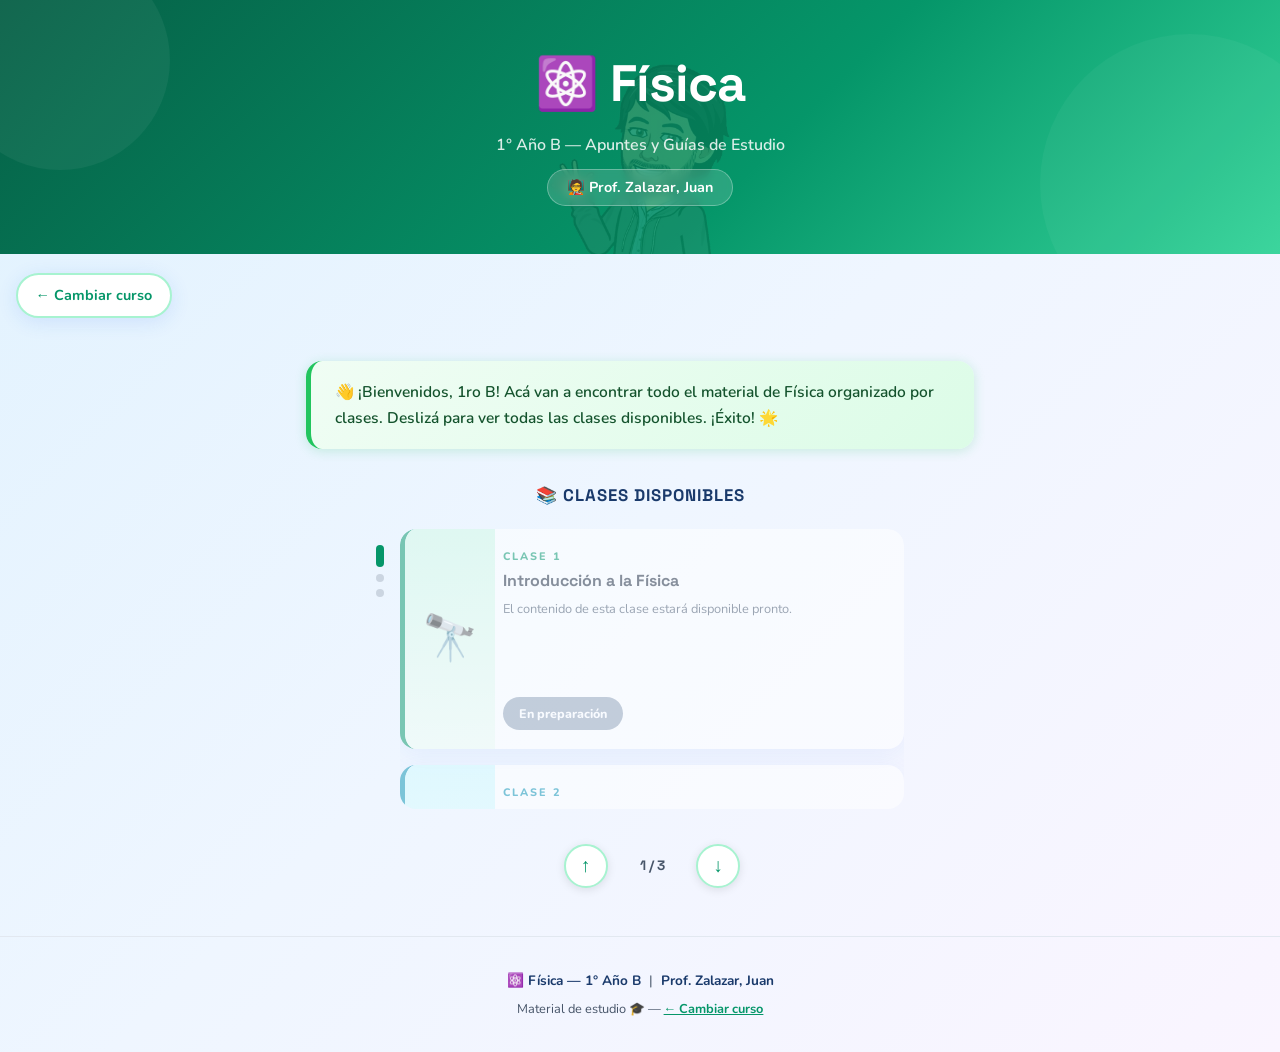
==== index_1b.html @ f2dd2962 "Menu Inicio y Separacion x Cursos" ====
<!DOCTYPE html>
<html lang="es">
<head>
<meta charset="UTF-8">
<meta name="viewport" content="width=device-width, initial-scale=1.0">
<title>Física — 1ro B | Prof. Zalazar, Juan</title>
<link rel="stylesheet" href="styles.css">
<style>
  /* HERO */
  .hero {
    position: relative;
    text-align: center;
    padding: 2.5rem 1.5rem 3rem;
    overflow: hidden;
    background: linear-gradient(135deg, #065f46 0%, #059669 60%, #34d399 100%);
    color: white;
  }
  .hero::before {
    content: '';
    position: absolute;
    top: -50px; left: -50px;
    width: 220px; height: 220px;
    background: rgba(255,255,255,0.05);
    border-radius: 50%;
  }
  .hero::after {
    content: '';
    position: absolute;
    bottom: -80px; right: -60px;
    width: 300px; height: 300px;
    background: rgba(255,255,255,0.04);
    border-radius: 50%;
  }
  .watermark {
    position: absolute;
    bottom: -10px;
    left: 50%;
    transform: translateX(-50%);
    width: 180px;
    opacity: 0.15;
    pointer-events: none;
    z-index: 0;
    animation: float 4s ease-in-out infinite;
  }
  .hero-content { position: relative; z-index: 1; }
  .hero h1 {
    font-family: 'Space Grotesk', sans-serif;
    font-size: clamp(2rem, 7vw, 3.2rem);
    font-weight: 700;
    letter-spacing: -1px;
    margin-bottom: 0.3rem;
  }
  .hero .hero-sub { font-size: 1rem; opacity: 0.85; font-weight: 600; margin-bottom: 0.6rem; }
  .hero .hero-badge {
    display: inline-block;
    background: rgba(255,255,255,0.15);
    border: 1px solid rgba(255,255,255,0.3);
    border-radius: 50px;
    padding: 0.35rem 1.2rem;
    font-size: 0.9rem;
    font-weight: 700;
    backdrop-filter: blur(4px);
  }

  /* NAV BACK en verde */
  .nav-back { color: #059669; border-color: #a7f3d0; }
  .nav-back:hover { background: #f0fdf4; border-color: #059669; }

  /* BIENVENIDA */
  .bienvenida {
    max-width: 700px;
    margin: 1.5rem auto 0;
    padding: 0 1rem;
  }
  .bienvenida-inner {
    background: linear-gradient(135deg, #f0fdf4, #dcfce7);
    border-left: 5px solid #22c55e;
    border-radius: var(--radius);
    padding: 1.1rem 1.5rem;
    box-shadow: 0 2px 12px rgba(34,197,94,0.2);
    font-size: 0.97rem;
    color: #14532d;
    font-weight: 600;
  }

  /* ── CARRUSEL VERTICAL ── */
  .carousel-section {
    max-width: 560px;
    margin: 2rem auto 3rem;
    padding: 0 1rem;
  }
  .carousel-title {
    font-family: 'Space Grotesk', sans-serif;
    font-size: 1.05rem;
    font-weight: 700;
    color: var(--blue-dark);
    text-transform: uppercase;
    letter-spacing: 1px;
    margin-bottom: 1.2rem;
    text-align: center;
  }
  .carousel-viewport {
    overflow: hidden;
    border-radius: var(--radius);
    height: 280px;
    position: relative;
  }
  .carousel-track {
    display: flex;
    flex-direction: column;
    gap: 1rem;
    transition: transform 0.45s cubic-bezier(0.4, 0, 0.2, 1);
    will-change: transform;
  }

  /* TARJETAS */
  .clase-card {
    background: white;
    border-radius: var(--radius);
    box-shadow: 0 6px 24px rgba(37,99,235,0.13);
    overflow: hidden;
    text-decoration: none;
    color: inherit;
    display: flex;
    flex-direction: row;
    align-items: stretch;
    flex-shrink: 0;
    height: 220px;
    transition: transform 0.2s, box-shadow 0.2s;
  }
  .clase-card:hover {
    transform: translateX(4px);
    box-shadow: 0 12px 32px rgba(5,150,105,0.22);
  }
  .card-icon-col {
    width: 90px;
    flex-shrink: 0;
    display: flex;
    align-items: center;
    justify-content: center;
    font-size: 2.8rem;
  }
  .card-body {
    flex: 1;
    padding: 1.2rem 1.3rem 1.2rem 0.5rem;
    display: flex;
    flex-direction: column;
    justify-content: center;
  }
  .card-num {
    font-size: 0.68rem;
    font-weight: 800;
    text-transform: uppercase;
    letter-spacing: 2px;
    margin-bottom: 0.3rem;
  }
  .card-title {
    font-family: 'Space Grotesk', sans-serif;
    font-size: 1rem;
    font-weight: 700;
    color: var(--text-dark);
    line-height: 1.3;
    margin-bottom: 0.5rem;
  }
  .card-topics {
    font-size: 0.8rem;
    color: var(--text-mid);
    line-height: 1.5;
    flex: 1;
  }
  .card-btn {
    display: inline-block;
    margin-top: 0.8rem;
    padding: 0.35rem 1rem;
    border-radius: 50px;
    font-size: 0.78rem;
    font-weight: 800;
    color: white;
    align-self: flex-start;
  }
  .card-disabled { opacity: 0.5; cursor: not-allowed; pointer-events: none; }

  /* Colores verdes para 1ro B */
  .card-c1 { border-left: 5px solid #059669; }
  .card-c1 .card-icon-col { background: linear-gradient(180deg, #d1fae5, #f0fdf4); }
  .card-c1 .card-num { color: #059669; }
  .card-c1 .card-btn { background: #059669; }

  .card-c2 { border-left: 5px solid #0891b2; }
  .card-c2 .card-icon-col { background: linear-gradient(180deg, #cffafe, #ecfeff); }
  .card-c2 .card-num { color: #0891b2; }
  .card-c2 .card-btn { background: #0891b2; }

  .card-c3 { border-left: 5px solid #16a34a; }
  .card-c3 .card-icon-col { background: linear-gradient(180deg, #dcfce7, #f0fdf4); }
  .card-c3 .card-num { color: #16a34a; }
  .card-c3 .card-btn { background: #16a34a; }

  /* CONTROLES */
  .carousel-controls {
    display: flex;
    align-items: center;
    justify-content: center;
    gap: 1.2rem;
    margin-top: 1.2rem;
  }
  .carousel-btn {
    width: 44px; height: 44px;
    border-radius: 50%;
    background: white;
    border: 2px solid #a7f3d0;
    color: #059669;
    font-size: 1.2rem;
    cursor: pointer;
    box-shadow: 0 2px 10px rgba(0,0,0,0.1);
    display: flex;
    align-items: center;
    justify-content: center;
    transition: all 0.2s;
    flex-shrink: 0;
  }
  .carousel-btn:hover { background: #f0fdf4; border-color: #059669; }

  .carousel-dots {
    display: flex;
    flex-direction: column;
    gap: 0.45rem;
    align-items: center;
  }
  .dot {
    width: 8px; height: 8px;
    border-radius: 50%;
    background: #cbd5e1;
    cursor: pointer;
    transition: all 0.25s;
    flex-shrink: 0;
  }
  .dot.active { background: #059669; height: 22px; border-radius: 4px; }

  .pos-indicator {
    font-family: 'Space Grotesk', sans-serif;
    font-size: 0.85rem;
    font-weight: 700;
    color: var(--text-mid);
    min-width: 50px;
    text-align: center;
  }
</style>
</head>
<body>

<div class="hero">
  <img src="images/profe_zalazar.webp" alt="" class="watermark">
  <div class="hero-content">
    <h1>⚛️ Física</h1>
    <p class="hero-sub">1° Año B — Apuntes y Guías de Estudio</p>
    <span class="hero-badge">🧑‍🏫 Prof. Zalazar, Juan</span>
  </div>
</div>

<a href="index.html" class="nav-back">← Cambiar curso</a>

<div class="bienvenida">
  <div class="bienvenida-inner">
    👋 ¡Bienvenidos, 1ro B! Acá van a encontrar todo el material de Física organizado por clases. Deslizá para ver todas las clases disponibles. ¡Éxito! 🌟
  </div>
</div>

<!-- CARRUSEL VERTICAL -->
<div class="carousel-section">
  <p class="carousel-title">📚 Clases disponibles</p>

  <div style="display:flex; gap:1rem; align-items:flex-start;">
    <div class="carousel-dots" id="carouselDots" style="padding-top:1rem;"></div>

    <div style="flex:1; display:flex; flex-direction:column; gap:1rem;">
      <div class="carousel-viewport" id="carouselViewport">
        <div class="carousel-track" id="carouselTrack">

          <!-- CLASE 1 (próximamente) -->
          <div class="clase-card card-c1 card-disabled">
            <div class="card-icon-col">🔭</div>
            <div class="card-body">
              <p class="card-num">Clase 1</p>
              <p class="card-title">Introducción a la Física</p>
              <p class="card-topics">El contenido de esta clase estará disponible pronto.</p>
              <span class="card-btn" style="background:#94a3b8;">En preparación</span>
            </div>
          </div>

          <!-- CLASE 2 (próximamente) -->
          <div class="clase-card card-c2 card-disabled">
            <div class="card-icon-col">📐</div>
            <div class="card-body">
              <p class="card-num">Clase 2</p>
              <p class="card-title">Próximamente...</p>
              <p class="card-topics">El contenido de esta clase estará disponible pronto.</p>
              <span class="card-btn" style="background:#94a3b8;">En preparación</span>
            </div>
          </div>

          <!-- CLASE 3 (próximamente) -->
          <div class="clase-card card-c3 card-disabled">
            <div class="card-icon-col">🔬</div>
            <div class="card-body">
              <p class="card-num">Clase 3</p>
              <p class="card-title">Próximamente...</p>
              <p class="card-topics">El contenido de esta clase estará disponible pronto.</p>
              <span class="card-btn" style="background:#94a3b8;">En preparación</span>
            </div>
          </div>

        </div>
      </div>

      <div class="carousel-controls">
        <button class="carousel-btn" onclick="moveCarousel(-1)" aria-label="Anterior">↑</button>
        <span class="pos-indicator" id="posIndicator">1 / 3</span>
        <button class="carousel-btn" onclick="moveCarousel(1)" aria-label="Siguiente">↓</button>
      </div>
    </div>
  </div>
</div>

<footer>
  <p>⚛️ <strong>Física — 1° Año B</strong> &nbsp;|&nbsp; <strong>Prof. Zalazar, Juan</strong></p>
  <p style="margin-top:0.4rem; font-size:0.8rem;">Material de estudio 🎓 — <a href="index.html" style="color:#059669; font-weight:700;">← Cambiar curso</a></p>
</footer>

<script>
  const track = document.getElementById('carouselTrack');
  const viewport = document.getElementById('carouselViewport');
  const dotsContainer = document.getElementById('carouselDots');
  const posIndicator = document.getElementById('posIndicator');
  const cards = track.querySelectorAll('.clase-card, div.clase-card');
  const total = cards.length;
  let current = 0;

  const GAP = 16;
  const CARD_H = 220;
  const STEP = CARD_H + GAP;

  function buildDots() {
    dotsContainer.innerHTML = '';
    for (let i = 0; i < total; i++) {
      const d = document.createElement('div');
      d.className = 'dot' + (i === current ? ' active' : '');
      d.onclick = () => goTo(i);
      dotsContainer.appendChild(d);
    }
  }

  function updateDots() {
    document.querySelectorAll('.dot').forEach((d, i) =>
      d.classList.toggle('active', i === current)
    );
    posIndicator.textContent = (current + 1) + ' / ' + total;
  }

  function goTo(n) {
    current = ((n % total) + total) % total;
    track.style.transform = `translateY(-${current * STEP}px)`;
    updateDots();
  }

  function moveCarousel(dir) { goTo(current + dir); }

  let startY = 0;
  viewport.addEventListener('touchstart', e => { startY = e.touches[0].clientY; }, { passive: true });
  viewport.addEventListener('touchend', e => {
    const diff = startY - e.changedTouches[0].clientY;
    if (Math.abs(diff) > 40) moveCarousel(diff > 0 ? 1 : -1);
  });

  buildDots();
  goTo(0);
</script>

</body>
</html>
---- styles.css ----
/* =============================================
   FÍSICA - Prof. Zalazar, Juan
   styles.css — Estilos compartidos
   ============================================= */

@import url('https://fonts.googleapis.com/css2?family=Nunito:wght@400;600;700;800;900&family=Space+Grotesk:wght@400;500;600;700&display=swap');

:root {
  --blue-dark: #1a3a6b;
  --blue-mid: #2563eb;
  --blue-light: #dbeafe;
  --blue-pale: #eff6ff;
  --accent-yellow: #fbbf24;
  --accent-orange: #f97316;
  --accent-green: #22c55e;
  --accent-purple: #a855f7;
  --accent-pink: #ec4899;
  --text-dark: #1e293b;
  --text-mid: #475569;
  --white: #ffffff;
  --shadow: 0 4px 20px rgba(37,99,235,0.12);
  --radius: 16px;
}

* { box-sizing: border-box; margin: 0; padding: 0; }

body {
  font-family: 'Nunito', sans-serif;
  background: linear-gradient(135deg, #e0f2fe 0%, #eff6ff 50%, #faf5ff 100%);
  min-height: 100vh;
  color: var(--text-dark);
  font-size: 16px;
  line-height: 1.7;
}

/* HEADER */
header {
  background: linear-gradient(135deg, var(--blue-dark) 0%, #2563eb 60%, #7c3aed 100%);
  color: white;
  padding: 2rem 1.5rem 2.5rem;
  text-align: center;
  position: relative;
  overflow: hidden;
}
header::before {
  content: '';
  position: absolute;
  top: -50px; left: -50px;
  width: 200px; height: 200px;
  background: rgba(255,255,255,0.05);
  border-radius: 50%;
}
header::after {
  content: '';
  position: absolute;
  bottom: -60px; right: -40px;
  width: 250px; height: 250px;
  background: rgba(255,255,255,0.04);
  border-radius: 50%;
}
header h1 {
  font-family: 'Space Grotesk', sans-serif;
  font-size: clamp(2rem, 6vw, 3.2rem);
  font-weight: 700;
  letter-spacing: -0.5px;
  margin-bottom: 0.3rem;
  position: relative;
  z-index: 1;
}
header .subtitle {
  font-size: 1rem;
  opacity: 0.85;
  font-weight: 600;
  letter-spacing: 0.5px;
  margin-bottom: 0.7rem;
  position: relative;
  z-index: 1;
}
header .badge {
  display: inline-block;
  background: rgba(255,255,255,0.15);
  border: 1px solid rgba(255,255,255,0.25);
  border-radius: 50px;
  padding: 0.3rem 1.1rem;
  font-size: 0.85rem;
  font-weight: 700;
  backdrop-filter: blur(4px);
  position: relative;
  z-index: 1;
}

/* NAV BACK BUTTON */
.nav-back {
  display: inline-flex;
  align-items: center;
  gap: 0.4rem;
  margin: 1.2rem 1rem;
  padding: 0.5rem 1.1rem;
  background: white;
  border: 2px solid var(--blue-light);
  border-radius: 50px;
  color: var(--blue-mid);
  font-weight: 700;
  font-size: 0.9rem;
  text-decoration: none;
  box-shadow: var(--shadow);
  transition: all 0.2s;
}
.nav-back:hover {
  background: var(--blue-pale);
  border-color: var(--blue-mid);
}

/* MAIN */
main {
  max-width: 860px;
  margin: 0 auto;
  padding: 0 1rem 3rem;
}

/* SECTION TITLE */
.section-title {
  font-family: 'Space Grotesk', sans-serif;
  font-size: 1.3rem;
  font-weight: 700;
  color: var(--blue-dark);
  text-transform: uppercase;
  letter-spacing: 1px;
  margin: 2rem 0 1rem;
  display: flex;
  align-items: center;
  gap: 0.5rem;
}
.section-title::after {
  content: '';
  flex: 1;
  height: 2px;
  background: linear-gradient(to right, var(--blue-mid), transparent);
  border-radius: 2px;
}

/* DEFINITION BOX */
.definition-box {
  background: linear-gradient(135deg, var(--blue-dark) 0%, #1e40af 100%);
  color: white;
  border-radius: var(--radius);
  padding: 1.5rem 1.8rem;
  margin: 1rem 0;
  box-shadow: 0 6px 24px rgba(37,99,235,0.25);
  position: relative;
  overflow: hidden;
}
.definition-box::before {
  content: '📖';
  position: absolute;
  top: -10px; right: 10px;
  font-size: 5rem;
  opacity: 0.1;
}
.definition-box .def-label {
  font-size: 0.7rem;
  font-weight: 800;
  text-transform: uppercase;
  letter-spacing: 2px;
  color: var(--accent-yellow);
  margin-bottom: 0.6rem;
  display: block;
}
.definition-box p {
  font-size: 1rem;
  font-weight: 700;
  line-height: 1.65;
  color: white;
  text-align: center;
}

/* EXPLANATION */
.explanation {
  background: white;
  border-radius: var(--radius);
  padding: 1.2rem 1.5rem;
  margin: 0.8rem 0;
  box-shadow: var(--shadow);
  border-top: 3px solid var(--blue-mid);
  font-size: 0.97rem;
  color: var(--text-mid);
}
.explanation strong { color: var(--blue-dark); }

/* TOPIC DIVIDER */
.topic-divider {
  display: flex;
  align-items: center;
  margin: 2rem 0;
  gap: 1rem;
}
.topic-divider::before,
.topic-divider::after {
  content: '';
  flex: 1;
  height: 2px;
  background: linear-gradient(to right, transparent, #cbd5e1, transparent);
  border-radius: 2px;
}
.topic-divider span { font-size: 1.4rem; }

/* EXAMPLE CHIPS */
.example-chip {
  display: inline-block;
  background: var(--blue-pale);
  color: var(--blue-dark);
  border: 1.5px solid #bfdbfe;
  border-radius: 50px;
  padding: 0.25rem 0.85rem;
  font-size: 0.85rem;
  font-weight: 600;
  margin: 0.2rem 0.15rem;
}

/* CLASSIF CARDS */
.classif-card {
  background: white;
  border-radius: var(--radius);
  padding: 1.4rem 1.5rem;
  margin: 1rem 0;
  box-shadow: var(--shadow);
  border-left: 5px solid var(--accent-green);
}
.classif-card.purple { border-left-color: var(--accent-purple); }
.classif-card h3 {
  font-family: 'Space Grotesk', sans-serif;
  font-size: 1rem;
  font-weight: 700;
  color: var(--blue-dark);
  margin-bottom: 0.8rem;
  display: flex;
  align-items: center;
  gap: 0.4rem;
}
.classif-item {
  display: flex;
  gap: 0.8rem;
  padding: 0.6rem 0;
  border-bottom: 1px dashed #e2e8f0;
}
.classif-item:last-child { border-bottom: none; }
.classif-item .ci-tag {
  background: var(--blue-mid);
  color: white;
  border-radius: 8px;
  padding: 0.15rem 0.6rem;
  font-size: 0.75rem;
  font-weight: 800;
  white-space: nowrap;
  align-self: flex-start;
  margin-top: 2px;
}
.classif-item.b .ci-tag { background: var(--accent-purple); }
.classif-item p { font-size: 0.92rem; color: var(--text-mid); }
.classif-item p strong { color: var(--text-dark); }

/* IMAGES */
.content-image {
  width: 100%;
  border-radius: var(--radius);
  box-shadow: 0 4px 20px rgba(0,0,0,0.1);
  margin: 1rem 0;
  display: block;
  background: white;
}
.image-caption {
  text-align: center;
  font-size: 0.8rem;
  color: var(--text-mid);
  margin-top: -0.5rem;
  margin-bottom: 1rem;
  font-style: italic;
}

/* MEASURE BOX */
.measure-box {
  background: linear-gradient(135deg, #f0fdf4, #dcfce7);
  border: 2px solid #86efac;
  border-radius: var(--radius);
  padding: 1.3rem 1.5rem;
  margin: 1rem 0;
}
.measure-box p { font-size: 0.95rem; color: #14532d; font-weight: 600; }

/* ASPECTS */
.aspects-wrapper {
  display: flex;
  gap: 1.2rem;
  align-items: flex-start;
  margin: 1rem 0;
}
.aspects-list {
  display: grid;
  grid-template-columns: 1fr 1fr;
  gap: 0.8rem;
  flex: 1;
}
.observer-img {
  width: 130px;
  flex-shrink: 0;
  border-radius: 12px;
  box-shadow: 0 4px 16px rgba(0,0,0,0.1);
  object-fit: contain;
  background: white;
}
.aspect-item {
  background: white;
  border-radius: 12px;
  padding: 1rem;
  box-shadow: var(--shadow);
  display: flex;
  align-items: flex-start;
  gap: 0.7rem;
}
.aspect-item .ai-icon { font-size: 1.6rem; flex-shrink: 0; }
.aspect-item p { font-size: 0.88rem; color: var(--text-mid); }
.aspect-item strong { color: var(--text-dark); display: block; font-size: 0.92rem; margin-bottom: 0.2rem; }

/* ERROR LIST */
.error-list { margin: 0.8rem 0 0 0; padding: 0; list-style: none; }
.error-list li {
  display: flex;
  align-items: flex-start;
  gap: 0.6rem;
  padding: 0.55rem 0;
  border-bottom: 1px solid #f1f5f9;
  font-size: 0.93rem;
  color: var(--text-mid);
}
.error-list li:last-child { border-bottom: none; }
.error-list li::before { content: '⚠️'; font-size: 0.9rem; margin-top: 2px; flex-shrink: 0; }

/* TIP BOX */
.tip-box {
  background: linear-gradient(135deg, #fdf4ff, #fae8ff);
  border-left: 5px solid var(--accent-purple);
  border-radius: var(--radius);
  padding: 1.2rem 1.5rem;
  margin: 1rem 0;
  font-size: 0.95rem;
  color: #581c87;
}
.tip-box strong { font-weight: 800; }

/* FORMULA IMAGE */
.formula-img {
  display: block;
  max-width: 480px;
  width: 100%;
  margin: 1rem auto 0;
  border-radius: 10px;
  background: white;
  padding: 0.5rem 1rem;
  box-shadow: 0 2px 10px rgba(0,0,0,0.08);
}

/* SIMELA BOX */
.simela-box {
  background: linear-gradient(135deg, var(--blue-dark), #7c3aed);
  color: white;
  border-radius: var(--radius);
  padding: 1.5rem 1.8rem;
  margin: 1rem 0;
  box-shadow: 0 6px 24px rgba(124,58,237,0.25);
}
.simela-box .def-label { color: #c4b5fd; font-size: 0.7rem; font-weight: 800; letter-spacing: 2px; text-transform: uppercase; display: block; margin-bottom: 0.5rem; }
.simela-box p { font-weight: 700; font-size: 1rem; }
.simela-box .simela-note { font-weight: 400; font-size: 0.9rem; margin-top: 0.5rem; opacity: 0.85; }

/* TABLAS SI */
.tabla-card {
  background: white;
  border-radius: var(--radius);
  padding: 1.2rem 1.5rem;
  margin: 1rem 0;
  box-shadow: var(--shadow);
  border-top: 3px solid var(--blue-mid);
  overflow: hidden;
}
.tabla-title {
  font-family: 'Space Grotesk', sans-serif;
  font-size: 0.95rem;
  font-weight: 700;
  color: var(--blue-dark);
  margin-bottom: 0.8rem;
}
.tabla-wrapper { overflow-x: auto; }
.si-table { width: 100%; border-collapse: collapse; font-size: 0.88rem; }
.si-table th {
  background: var(--blue-dark);
  color: white;
  padding: 0.5rem 0.7rem;
  text-align: left;
  font-weight: 700;
  font-size: 0.82rem;
}
.si-table td {
  padding: 0.45rem 0.7rem;
  border-bottom: 1px solid #f1f5f9;
  color: var(--text-mid);
}
.si-table tr:last-child td { border-bottom: none; }
.si-table tr:nth-child(even) td { background: #f8fafc; }
.si-table td.sym { font-weight: 800; color: var(--blue-mid); font-family: 'Space Grotesk', sans-serif; }
.escala-table { width: 100%; border-collapse: collapse; font-size: 0.82rem; min-width: 500px; }
.escala-table th {
  background: #dbeafe;
  color: var(--blue-dark);
  padding: 0.45rem 0.5rem;
  text-align: center;
  font-weight: 700;
  font-size: 0.78rem;
}
.escala-table td {
  padding: 0.4rem 0.5rem;
  text-align: center;
  border: 1px solid #e2e8f0;
  color: var(--text-mid);
  font-size: 0.82rem;
}
.escala-table .base-col { background: var(--blue-mid); color: white; font-weight: 800; }
.escala-table th.base-col { background: var(--blue-dark); color: white; }
.equiv-row td { background: #f0fdf4; color: #14532d; font-size: 0.78rem; font-style: italic; }
.equiv-row td.base-col { background: var(--accent-green); color: white; }

/* MÚLTIPLOS */
.multiplos-grid { display: grid; grid-template-columns: 1fr 1fr; gap: 1rem; margin: 1rem 0; }
.multiplos-card { border-radius: var(--radius); padding: 1.2rem; box-shadow: var(--shadow); }
.multiplos-card.azul { background: linear-gradient(135deg, #eff6ff, #dbeafe); border-left: 4px solid var(--blue-mid); }
.multiplos-card.verde { background: linear-gradient(135deg, #f0fdf4, #dcfce7); border-left: 4px solid var(--accent-green); }
.multiplos-card h4 { font-family: 'Space Grotesk', sans-serif; font-weight: 700; color: var(--blue-dark); margin-bottom: 0.5rem; font-size: 0.95rem; }
.mp-item { display: flex; align-items: center; gap: 0.6rem; padding: 0.3rem 0; font-size: 0.88rem; color: var(--text-mid); }
.mp-tag { background: var(--blue-mid); color: white; border-radius: 6px; padding: 0.1rem 0.6rem; font-size: 0.78rem; font-weight: 800; min-width: 55px; text-align: center; }
.mp-tag.verde { background: var(--accent-green); }

/* FOOTER */
footer {
  text-align: center;
  padding: 2rem 1rem;
  color: var(--text-mid);
  font-size: 0.85rem;
  border-top: 1px solid #e2e8f0;
  margin-top: 2rem;
}
footer strong { color: var(--blue-dark); }

/* ANIMATIONS */
@keyframes float {
  0%,100% { transform: translateY(0); }
  50% { transform: translateY(-8px); }
}

/* RESPONSIVE */
@media (max-width: 600px) {
  .aspects-wrapper { flex-direction: column; }
  .aspects-list { grid-template-columns: 1fr; }
  .observer-img { width: 100% !important; max-width: 180px; margin: 0 auto; }
  .multiplos-grid { grid-template-columns: 1fr; }
}
@media (max-width: 480px) {
  .welcome { flex-direction: column; align-items: center; }
  .welcome-profe { width: 90px; }
}
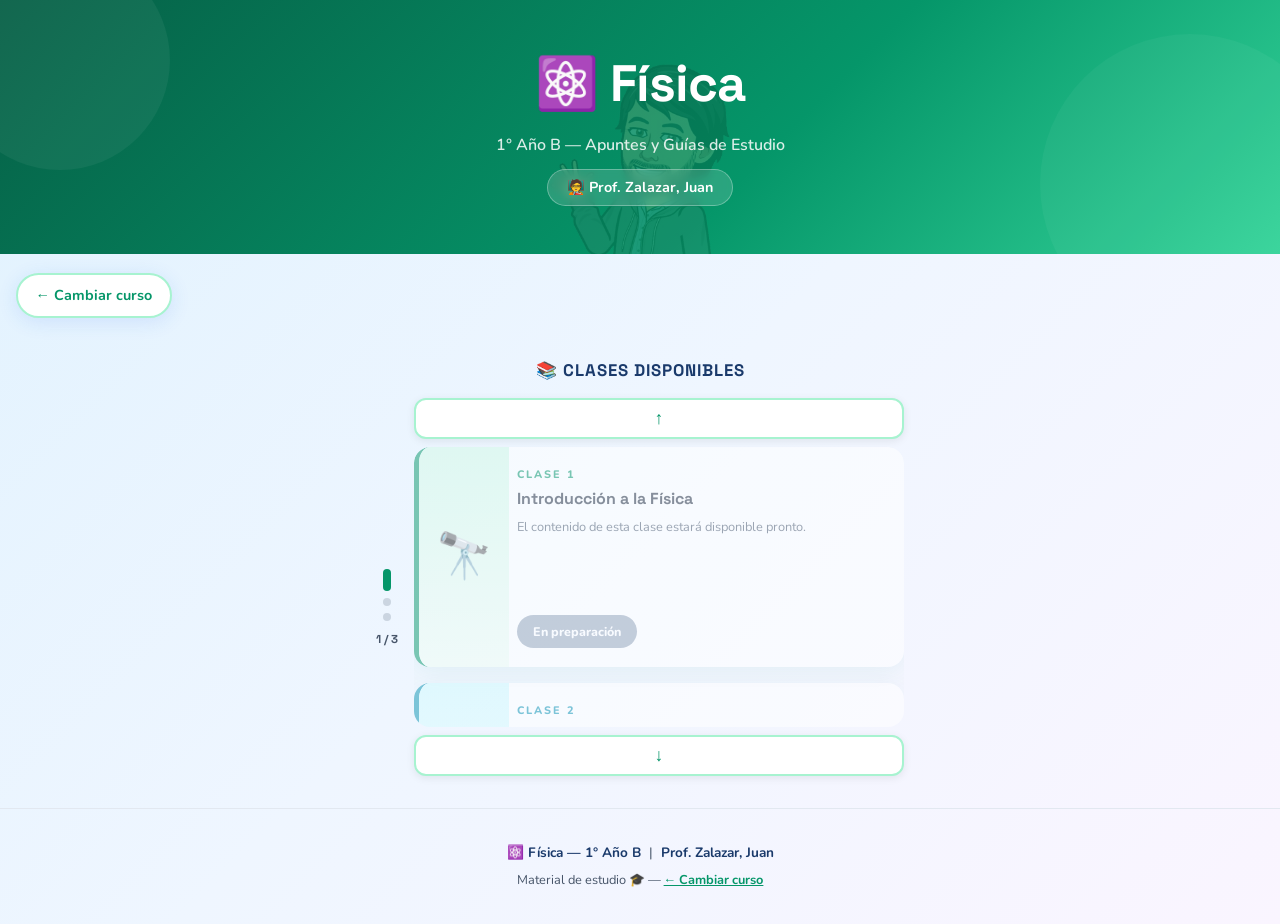
==== commit 5eb47181: "Modificados navegacion x clases" ====
--- a/index_1b.html
+++ b/index_1b.html
@@ -6,7 +6,6 @@
 <title>Física — 1ro B | Prof. Zalazar, Juan</title>
 <link rel="stylesheet" href="styles.css">
 <style>
-  /* HERO */
   .hero {
     position: relative;
     text-align: center;
@@ -20,167 +19,94 @@
     position: absolute;
     top: -50px; left: -50px;
     width: 220px; height: 220px;
-    background: rgba(255,255,255,0.05);
-    border-radius: 50%;
+    background: rgba(255,255,255,0.05); border-radius: 50%;
   }
   .hero::after {
     content: '';
     position: absolute;
     bottom: -80px; right: -60px;
     width: 300px; height: 300px;
-    background: rgba(255,255,255,0.04);
-    border-radius: 50%;
+    background: rgba(255,255,255,0.04); border-radius: 50%;
   }
   .watermark {
     position: absolute;
-    bottom: -10px;
-    left: 50%;
+    bottom: -10px; left: 50%;
     transform: translateX(-50%);
-    width: 180px;
-    opacity: 0.15;
-    pointer-events: none;
-    z-index: 0;
+    width: 180px; opacity: 0.15;
+    pointer-events: none; z-index: 0;
     animation: float 4s ease-in-out infinite;
   }
   .hero-content { position: relative; z-index: 1; }
   .hero h1 {
     font-family: 'Space Grotesk', sans-serif;
     font-size: clamp(2rem, 7vw, 3.2rem);
-    font-weight: 700;
-    letter-spacing: -1px;
-    margin-bottom: 0.3rem;
+    font-weight: 700; letter-spacing: -1px; margin-bottom: 0.3rem;
   }
   .hero .hero-sub { font-size: 1rem; opacity: 0.85; font-weight: 600; margin-bottom: 0.6rem; }
   .hero .hero-badge {
     display: inline-block;
     background: rgba(255,255,255,0.15);
     border: 1px solid rgba(255,255,255,0.3);
-    border-radius: 50px;
-    padding: 0.35rem 1.2rem;
-    font-size: 0.9rem;
-    font-weight: 700;
-    backdrop-filter: blur(4px);
-  }
-
-  /* NAV BACK en verde */
+    border-radius: 50px; padding: 0.35rem 1.2rem;
+    font-size: 0.9rem; font-weight: 700; backdrop-filter: blur(4px);
+  }
+
   .nav-back { color: #059669; border-color: #a7f3d0; }
   .nav-back:hover { background: #f0fdf4; border-color: #059669; }
 
-  /* BIENVENIDA */
-  .bienvenida {
-    max-width: 700px;
-    margin: 1.5rem auto 0;
-    padding: 0 1rem;
-  }
-  .bienvenida-inner {
-    background: linear-gradient(135deg, #f0fdf4, #dcfce7);
-    border-left: 5px solid #22c55e;
-    border-radius: var(--radius);
-    padding: 1.1rem 1.5rem;
-    box-shadow: 0 2px 12px rgba(34,197,94,0.2);
-    font-size: 0.97rem;
-    color: #14532d;
-    font-weight: 600;
-  }
-
-  /* ── CARRUSEL VERTICAL ── */
+  /* CARRUSEL */
   .carousel-section {
     max-width: 560px;
-    margin: 2rem auto 3rem;
+    margin: 1.2rem auto 2rem;
     padding: 0 1rem;
   }
   .carousel-title {
     font-family: 'Space Grotesk', sans-serif;
-    font-size: 1.05rem;
-    font-weight: 700;
+    font-size: 1.05rem; font-weight: 700;
     color: var(--blue-dark);
-    text-transform: uppercase;
-    letter-spacing: 1px;
-    margin-bottom: 1.2rem;
-    text-align: center;
-  }
+    text-transform: uppercase; letter-spacing: 1px;
+    margin-bottom: 0.8rem; text-align: center;
+  }
+
   .carousel-viewport {
     overflow: hidden;
     border-radius: var(--radius);
     height: 280px;
     position: relative;
+    touch-action: none;
   }
   .carousel-track {
-    display: flex;
-    flex-direction: column;
+    display: flex; flex-direction: column;
     gap: 1rem;
     transition: transform 0.45s cubic-bezier(0.4, 0, 0.2, 1);
     will-change: transform;
   }
 
-  /* TARJETAS */
   .clase-card {
     background: white;
     border-radius: var(--radius);
-    box-shadow: 0 6px 24px rgba(37,99,235,0.13);
-    overflow: hidden;
-    text-decoration: none;
-    color: inherit;
-    display: flex;
-    flex-direction: row;
-    align-items: stretch;
-    flex-shrink: 0;
-    height: 220px;
+    box-shadow: 0 6px 24px rgba(5,150,105,0.13);
+    overflow: hidden; text-decoration: none; color: inherit;
+    display: flex; flex-direction: row; align-items: stretch;
+    flex-shrink: 0; height: 220px;
     transition: transform 0.2s, box-shadow 0.2s;
   }
-  .clase-card:hover {
-    transform: translateX(4px);
-    box-shadow: 0 12px 32px rgba(5,150,105,0.22);
-  }
+  .clase-card:hover { transform: translateX(4px); box-shadow: 0 12px 32px rgba(5,150,105,0.22); }
   .card-icon-col {
-    width: 90px;
-    flex-shrink: 0;
-    display: flex;
-    align-items: center;
-    justify-content: center;
+    width: 90px; flex-shrink: 0;
+    display: flex; align-items: center; justify-content: center;
     font-size: 2.8rem;
   }
   .card-body {
-    flex: 1;
-    padding: 1.2rem 1.3rem 1.2rem 0.5rem;
-    display: flex;
-    flex-direction: column;
-    justify-content: center;
-  }
-  .card-num {
-    font-size: 0.68rem;
-    font-weight: 800;
-    text-transform: uppercase;
-    letter-spacing: 2px;
-    margin-bottom: 0.3rem;
-  }
-  .card-title {
-    font-family: 'Space Grotesk', sans-serif;
-    font-size: 1rem;
-    font-weight: 700;
-    color: var(--text-dark);
-    line-height: 1.3;
-    margin-bottom: 0.5rem;
-  }
-  .card-topics {
-    font-size: 0.8rem;
-    color: var(--text-mid);
-    line-height: 1.5;
-    flex: 1;
-  }
-  .card-btn {
-    display: inline-block;
-    margin-top: 0.8rem;
-    padding: 0.35rem 1rem;
-    border-radius: 50px;
-    font-size: 0.78rem;
-    font-weight: 800;
-    color: white;
-    align-self: flex-start;
-  }
+    flex: 1; padding: 1.2rem 1.3rem 1.2rem 0.5rem;
+    display: flex; flex-direction: column; justify-content: center;
+  }
+  .card-num { font-size: 0.68rem; font-weight: 800; text-transform: uppercase; letter-spacing: 2px; margin-bottom: 0.3rem; }
+  .card-title { font-family: 'Space Grotesk', sans-serif; font-size: 1rem; font-weight: 700; color: var(--text-dark); line-height: 1.3; margin-bottom: 0.5rem; }
+  .card-topics { font-size: 0.8rem; color: var(--text-mid); line-height: 1.5; flex: 1; }
+  .card-btn { display: inline-block; margin-top: 0.8rem; padding: 0.35rem 1rem; border-radius: 50px; font-size: 0.78rem; font-weight: 800; color: white; align-self: flex-start; }
   .card-disabled { opacity: 0.5; cursor: not-allowed; pointer-events: none; }
 
-  /* Colores verdes para 1ro B */
   .card-c1 { border-left: 5px solid #059669; }
   .card-c1 .card-icon-col { background: linear-gradient(180deg, #d1fae5, #f0fdf4); }
   .card-c1 .card-num { color: #059669; }
@@ -196,55 +122,40 @@
   .card-c3 .card-num { color: #16a34a; }
   .card-c3 .card-btn { background: #16a34a; }
 
-  /* CONTROLES */
-  .carousel-controls {
-    display: flex;
-    align-items: center;
-    justify-content: center;
-    gap: 1.2rem;
-    margin-top: 1.2rem;
-  }
+  /* FLECHAS */
   .carousel-btn {
-    width: 44px; height: 44px;
-    border-radius: 50%;
+    width: 100%; padding: 0.5rem;
+    border-radius: 12px;
     background: white;
     border: 2px solid #a7f3d0;
     color: #059669;
-    font-size: 1.2rem;
-    cursor: pointer;
-    box-shadow: 0 2px 10px rgba(0,0,0,0.1);
-    display: flex;
-    align-items: center;
-    justify-content: center;
+    font-size: 1.1rem; cursor: pointer;
+    box-shadow: 0 2px 8px rgba(0,0,0,0.08);
+    display: flex; align-items: center; justify-content: center;
     transition: all 0.2s;
-    flex-shrink: 0;
   }
   .carousel-btn:hover { background: #f0fdf4; border-color: #059669; }
 
-  .carousel-dots {
-    display: flex;
-    flex-direction: column;
-    gap: 0.45rem;
-    align-items: center;
-  }
+  /* DOTS */
+  .side-col {
+    display: flex; flex-direction: column;
+    align-items: center; gap: 0.3rem;
+    padding-top: calc(42px + 0.5rem + (280px - 3*(8px) - 2*(7px)) / 2);
+  }
+  .carousel-dots { display: flex; flex-direction: column; gap: 7px; align-items: center; }
   .dot {
-    width: 8px; height: 8px;
-    border-radius: 50%;
-    background: #cbd5e1;
-    cursor: pointer;
-    transition: all 0.25s;
-    flex-shrink: 0;
+    width: 8px; height: 8px; border-radius: 50%;
+    background: #cbd5e1; cursor: pointer;
+    transition: all 0.25s; flex-shrink: 0;
   }
   .dot.active { background: #059669; height: 22px; border-radius: 4px; }
-
   .pos-indicator {
     font-family: 'Space Grotesk', sans-serif;
-    font-size: 0.85rem;
-    font-weight: 700;
-    color: var(--text-mid);
-    min-width: 50px;
-    text-align: center;
-  }
+    font-size: 0.72rem; font-weight: 700;
+    color: var(--text-mid); text-align: center; margin-top: 0.3rem;
+  }
+
+  .main-col { flex: 1; display: flex; flex-direction: column; gap: 0.5rem; }
 </style>
 </head>
 <body>
@@ -260,24 +171,31 @@
 
 <a href="index.html" class="nav-back">← Cambiar curso</a>
 
+<!-- BIENVENIDA comentada para ganar espacio en pantalla
 <div class="bienvenida">
   <div class="bienvenida-inner">
-    👋 ¡Bienvenidos, 1ro B! Acá van a encontrar todo el material de Física organizado por clases. Deslizá para ver todas las clases disponibles. ¡Éxito! 🌟
+    👋 ¡Bienvenidos, 1ro B! Acá van a encontrar todo el material de Física organizado por clases.
+    Deslizá para ver todas las clases disponibles. ¡Éxito! 🌟
   </div>
 </div>
-
-<!-- CARRUSEL VERTICAL -->
+-->
+
 <div class="carousel-section">
   <p class="carousel-title">📚 Clases disponibles</p>
 
   <div style="display:flex; gap:1rem; align-items:flex-start;">
-    <div class="carousel-dots" id="carouselDots" style="padding-top:1rem;"></div>
-
-    <div style="flex:1; display:flex; flex-direction:column; gap:1rem;">
+
+    <div class="side-col">
+      <div class="carousel-dots" id="carouselDots"></div>
+      <span class="pos-indicator" id="posIndicator">1 / 3</span>
+    </div>
+
+    <div class="main-col">
+      <button class="carousel-btn" onclick="moveCarousel(-1)" aria-label="Clase anterior">↑</button>
+
       <div class="carousel-viewport" id="carouselViewport">
         <div class="carousel-track" id="carouselTrack">
 
-          <!-- CLASE 1 (próximamente) -->
           <div class="clase-card card-c1 card-disabled">
             <div class="card-icon-col">🔭</div>
             <div class="card-body">
@@ -288,7 +206,6 @@
             </div>
           </div>
 
-          <!-- CLASE 2 (próximamente) -->
           <div class="clase-card card-c2 card-disabled">
             <div class="card-icon-col">📐</div>
             <div class="card-body">
@@ -299,7 +216,6 @@
             </div>
           </div>
 
-          <!-- CLASE 3 (próximamente) -->
           <div class="clase-card card-c3 card-disabled">
             <div class="card-icon-col">🔬</div>
             <div class="card-body">
@@ -313,12 +229,9 @@
         </div>
       </div>
 
-      <div class="carousel-controls">
-        <button class="carousel-btn" onclick="moveCarousel(-1)" aria-label="Anterior">↑</button>
-        <span class="pos-indicator" id="posIndicator">1 / 3</span>
-        <button class="carousel-btn" onclick="moveCarousel(1)" aria-label="Siguiente">↓</button>
-      </div>
+      <button class="carousel-btn" onclick="moveCarousel(1)" aria-label="Clase siguiente">↓</button>
     </div>
+
   </div>
 </div>
 
@@ -328,33 +241,33 @@
 </footer>
 
 <script>
-  const track = document.getElementById('carouselTrack');
+  const track    = document.getElementById('carouselTrack');
   const viewport = document.getElementById('carouselViewport');
-  const dotsContainer = document.getElementById('carouselDots');
-  const posIndicator = document.getElementById('posIndicator');
-  const cards = track.querySelectorAll('.clase-card, div.clase-card');
-  const total = cards.length;
-  let current = 0;
-
-  const GAP = 16;
+  const dotsCont = document.getElementById('carouselDots');
+  const posInd   = document.getElementById('posIndicator');
+  const cards    = track.querySelectorAll('.clase-card, div.clase-card');
+  const total    = cards.length;
+  let current    = 0;
+
+  const GAP    = 16;
   const CARD_H = 220;
-  const STEP = CARD_H + GAP;
+  const STEP   = CARD_H + GAP;
 
   function buildDots() {
-    dotsContainer.innerHTML = '';
+    dotsCont.innerHTML = '';
     for (let i = 0; i < total; i++) {
       const d = document.createElement('div');
       d.className = 'dot' + (i === current ? ' active' : '');
       d.onclick = () => goTo(i);
-      dotsContainer.appendChild(d);
+      dotsCont.appendChild(d);
     }
   }
 
   function updateDots() {
-    document.querySelectorAll('.dot').forEach((d, i) =>
+    dotsCont.querySelectorAll('.dot').forEach((d, i) =>
       d.classList.toggle('active', i === current)
     );
-    posIndicator.textContent = (current + 1) + ' / ' + total;
+    posInd.textContent = (current + 1) + ' / ' + total;
   }
 
   function goTo(n) {
@@ -366,7 +279,14 @@
   function moveCarousel(dir) { goTo(current + dir); }
 
   let startY = 0;
-  viewport.addEventListener('touchstart', e => { startY = e.touches[0].clientY; }, { passive: true });
+  viewport.addEventListener('touchstart', e => {
+    startY = e.touches[0].clientY;
+  }, { passive: true });
+
+  viewport.addEventListener('touchmove', e => {
+    e.preventDefault();
+  }, { passive: false });
+
   viewport.addEventListener('touchend', e => {
     const diff = startY - e.changedTouches[0].clientY;
     if (Math.abs(diff) > 40) moveCarousel(diff > 0 ? 1 : -1);
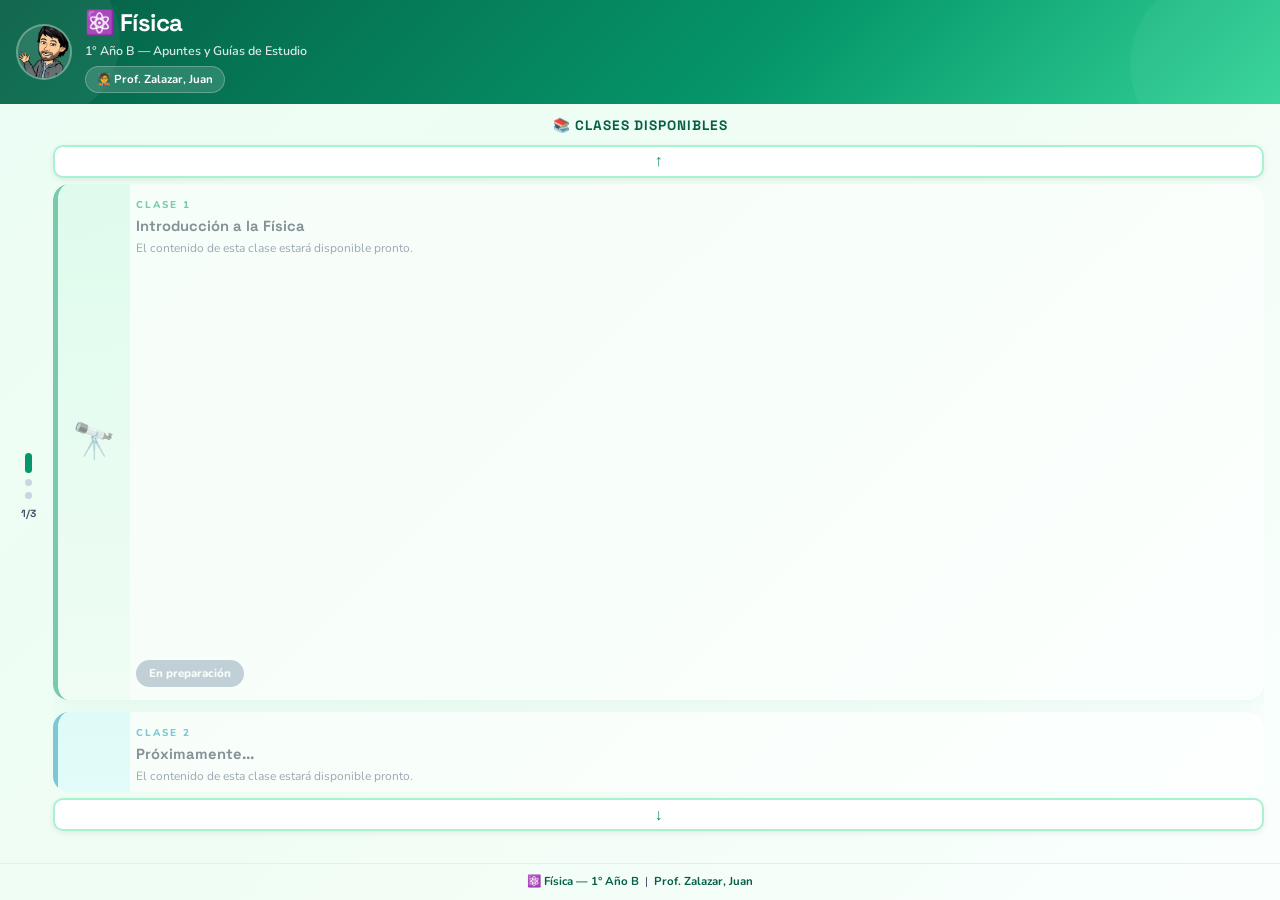
==== commit 48603d8f: "Index de cursos en vista completa" ====
--- a/index_1b.html
+++ b/index_1b.html
@@ -6,105 +6,151 @@
 <title>Física — 1ro B | Prof. Zalazar, Juan</title>
 <link rel="stylesheet" href="styles.css">
 <style>
+  html, body {
+    height: 100%;
+    overflow: hidden;
+  }
+  body {
+    display: flex;
+    flex-direction: column;
+    background: linear-gradient(135deg, #ecfdf5 0%, #f0fdf4 50%, #fafffe 100%);
+  }
+
+  /* ── HERO COMPACTO ── */
   .hero {
+    flex-shrink: 0;
     position: relative;
-    text-align: center;
-    padding: 2.5rem 1.5rem 3rem;
     overflow: hidden;
     background: linear-gradient(135deg, #065f46 0%, #059669 60%, #34d399 100%);
     color: white;
+    padding: 0.7rem 1rem;
   }
   .hero::before {
     content: '';
     position: absolute;
-    top: -50px; left: -50px;
-    width: 220px; height: 220px;
+    top: -40px; left: -40px;
+    width: 160px; height: 160px;
     background: rgba(255,255,255,0.05); border-radius: 50%;
   }
   .hero::after {
     content: '';
     position: absolute;
-    bottom: -80px; right: -60px;
-    width: 300px; height: 300px;
+    bottom: -50px; right: -30px;
+    width: 180px; height: 180px;
     background: rgba(255,255,255,0.04); border-radius: 50%;
   }
-  .watermark {
-    position: absolute;
-    bottom: -10px; left: 50%;
-    transform: translateX(-50%);
-    width: 180px; opacity: 0.15;
-    pointer-events: none; z-index: 0;
-    animation: float 4s ease-in-out infinite;
-  }
-  .hero-content { position: relative; z-index: 1; }
-  .hero h1 {
+  .hero-inner {
+    position: relative; z-index: 1;
+    display: flex; align-items: center; gap: 0.8rem;
+  }
+  .hero-avatar {
+    width: 56px; height: 56px; flex-shrink: 0;
+    border-radius: 50%; object-fit: cover;
+    border: 2px solid rgba(255,255,255,0.3);
+    background: rgba(255,255,255,0.1);
+  }
+  .hero-text { flex: 1; }
+  .hero-title {
     font-family: 'Space Grotesk', sans-serif;
-    font-size: clamp(2rem, 7vw, 3.2rem);
-    font-weight: 700; letter-spacing: -1px; margin-bottom: 0.3rem;
-  }
-  .hero .hero-sub { font-size: 1rem; opacity: 0.85; font-weight: 600; margin-bottom: 0.6rem; }
-  .hero .hero-badge {
+    font-size: 1.5rem; font-weight: 700;
+    letter-spacing: -0.5px; line-height: 1;
+    margin-bottom: 0.15rem;
+    color: white; text-decoration: none; display: inline-block;
+  }
+  .hero-title:hover { opacity: 0.85; }
+  .hero-sub { font-size: 0.78rem; opacity: 0.85; font-weight: 600; margin-bottom: 0.2rem; display: block; }
+  .hero-badge {
     display: inline-block;
     background: rgba(255,255,255,0.15);
-    border: 1px solid rgba(255,255,255,0.3);
-    border-radius: 50px; padding: 0.35rem 1.2rem;
-    font-size: 0.9rem; font-weight: 700; backdrop-filter: blur(4px);
-  }
-
-  .nav-back { color: #059669; border-color: #a7f3d0; }
-  .nav-back:hover { background: #f0fdf4; border-color: #059669; }
-
-  /* CARRUSEL */
+    border: 1px solid rgba(255,255,255,0.25);
+    border-radius: 50px; padding: 0.15rem 0.7rem;
+    font-size: 0.72rem; font-weight: 700; backdrop-filter: blur(4px);
+  }
+
+  /* ── CARRUSEL ── */
   .carousel-section {
-    max-width: 560px;
-    margin: 1.2rem auto 2rem;
-    padding: 0 1rem;
+    flex: 1;
+    display: flex; flex-direction: column;
+    padding: 0.6rem 1rem 0;
+    min-height: 0;
   }
   .carousel-title {
     font-family: 'Space Grotesk', sans-serif;
-    font-size: 1.05rem; font-weight: 700;
-    color: var(--blue-dark);
+    font-size: 0.85rem; font-weight: 700;
+    color: #065f46;
     text-transform: uppercase; letter-spacing: 1px;
-    margin-bottom: 0.8rem; text-align: center;
-  }
+    margin-bottom: 0.5rem; text-align: center;
+    flex-shrink: 0;
+  }
+  .carousel-body {
+    flex: 1; display: flex; gap: 0.8rem;
+    align-items: stretch; min-height: 0;
+  }
+
+  .side-col {
+    display: flex; flex-direction: column;
+    align-items: center; justify-content: center;
+    gap: 0.4rem; flex-shrink: 0; width: 24px;
+  }
+  .carousel-dots { display: flex; flex-direction: column; gap: 6px; align-items: center; }
+  .dot {
+    width: 7px; height: 7px; border-radius: 50%;
+    background: #cbd5e1; cursor: pointer;
+    transition: all 0.25s; flex-shrink: 0;
+  }
+  .dot.active { background: #059669; height: 20px; border-radius: 4px; }
+  .pos-indicator {
+    font-family: 'Space Grotesk', sans-serif;
+    font-size: 0.65rem; font-weight: 700;
+    color: var(--text-mid); text-align: center;
+  }
+
+  .main-col { flex: 1; display: flex; flex-direction: column; gap: 0.4rem; min-height: 0; }
+
+  .carousel-btn {
+    flex-shrink: 0;
+    width: 100%; padding: 0.35rem;
+    border-radius: 10px; background: white;
+    border: 2px solid #a7f3d0; color: #059669;
+    font-size: 1rem; cursor: pointer;
+    box-shadow: 0 2px 6px rgba(0,0,0,0.07);
+    display: flex; align-items: center; justify-content: center;
+    transition: all 0.2s;
+  }
+  .carousel-btn:hover { background: #f0fdf4; border-color: #059669; }
 
   .carousel-viewport {
-    overflow: hidden;
+    flex: 1; overflow: hidden;
     border-radius: var(--radius);
-    height: 280px;
-    position: relative;
-    touch-action: none;
+    touch-action: none; min-height: 0;
   }
   .carousel-track {
-    display: flex; flex-direction: column;
-    gap: 1rem;
+    display: flex; flex-direction: column; gap: 0.75rem;
     transition: transform 0.45s cubic-bezier(0.4, 0, 0.2, 1);
     will-change: transform;
   }
 
   .clase-card {
-    background: white;
-    border-radius: var(--radius);
-    box-shadow: 0 6px 24px rgba(5,150,105,0.13);
+    background: white; border-radius: var(--radius);
+    box-shadow: 0 4px 16px rgba(5,150,105,0.12);
     overflow: hidden; text-decoration: none; color: inherit;
     display: flex; flex-direction: row; align-items: stretch;
-    flex-shrink: 0; height: 220px;
+    flex-shrink: 0;
     transition: transform 0.2s, box-shadow 0.2s;
   }
-  .clase-card:hover { transform: translateX(4px); box-shadow: 0 12px 32px rgba(5,150,105,0.22); }
+  .clase-card:hover { transform: translateX(3px); box-shadow: 0 8px 24px rgba(5,150,105,0.2); }
   .card-icon-col {
-    width: 90px; flex-shrink: 0;
-    display: flex; align-items: center; justify-content: center;
-    font-size: 2.8rem;
+    width: 72px; flex-shrink: 0;
+    display: flex; align-items: center; justify-content: center; font-size: 2.2rem;
   }
   .card-body {
-    flex: 1; padding: 1.2rem 1.3rem 1.2rem 0.5rem;
+    flex: 1; padding: 0.8rem 1rem 0.8rem 0.4rem;
     display: flex; flex-direction: column; justify-content: center;
   }
-  .card-num { font-size: 0.68rem; font-weight: 800; text-transform: uppercase; letter-spacing: 2px; margin-bottom: 0.3rem; }
-  .card-title { font-family: 'Space Grotesk', sans-serif; font-size: 1rem; font-weight: 700; color: var(--text-dark); line-height: 1.3; margin-bottom: 0.5rem; }
-  .card-topics { font-size: 0.8rem; color: var(--text-mid); line-height: 1.5; flex: 1; }
-  .card-btn { display: inline-block; margin-top: 0.8rem; padding: 0.35rem 1rem; border-radius: 50px; font-size: 0.78rem; font-weight: 800; color: white; align-self: flex-start; }
+  .card-num { font-size: 0.62rem; font-weight: 800; text-transform: uppercase; letter-spacing: 2px; margin-bottom: 0.2rem; }
+  .card-title { font-family: 'Space Grotesk', sans-serif; font-size: 0.92rem; font-weight: 700; color: var(--text-dark); line-height: 1.25; margin-bottom: 0.3rem; }
+  .card-topics { font-size: 0.75rem; color: var(--text-mid); line-height: 1.45; flex: 1; }
+  .card-btn { display: inline-block; margin-top: 0.5rem; padding: 0.25rem 0.8rem; border-radius: 50px; font-size: 0.72rem; font-weight: 800; color: white; align-self: flex-start; }
   .card-disabled { opacity: 0.5; cursor: not-allowed; pointer-events: none; }
 
   .card-c1 { border-left: 5px solid #059669; }
@@ -122,72 +168,39 @@
   .card-c3 .card-num { color: #16a34a; }
   .card-c3 .card-btn { background: #16a34a; }
 
-  /* FLECHAS */
-  .carousel-btn {
-    width: 100%; padding: 0.5rem;
-    border-radius: 12px;
-    background: white;
-    border: 2px solid #a7f3d0;
-    color: #059669;
-    font-size: 1.1rem; cursor: pointer;
-    box-shadow: 0 2px 8px rgba(0,0,0,0.08);
-    display: flex; align-items: center; justify-content: center;
-    transition: all 0.2s;
-  }
-  .carousel-btn:hover { background: #f0fdf4; border-color: #059669; }
-
-  /* DOTS */
-  .side-col {
-    display: flex; flex-direction: column;
-    align-items: center; gap: 0.3rem;
-    padding-top: calc(42px + 0.5rem + (280px - 3*(8px) - 2*(7px)) / 2);
-  }
-  .carousel-dots { display: flex; flex-direction: column; gap: 7px; align-items: center; }
-  .dot {
-    width: 8px; height: 8px; border-radius: 50%;
-    background: #cbd5e1; cursor: pointer;
-    transition: all 0.25s; flex-shrink: 0;
-  }
-  .dot.active { background: #059669; height: 22px; border-radius: 4px; }
-  .pos-indicator {
-    font-family: 'Space Grotesk', sans-serif;
-    font-size: 0.72rem; font-weight: 700;
-    color: var(--text-mid); text-align: center; margin-top: 0.3rem;
-  }
-
-  .main-col { flex: 1; display: flex; flex-direction: column; gap: 0.5rem; }
+  /* ── FOOTER ── */
+  footer {
+    flex-shrink: 0;
+    text-align: center;
+    padding: 0.5rem 1rem;
+    color: var(--text-mid);
+    font-size: 0.72rem;
+    border-top: 1px solid #d1fae5;
+  }
+  footer strong { color: #065f46; }
 </style>
 </head>
 <body>
 
 <div class="hero">
-  <img src="images/profe_zalazar.webp" alt="" class="watermark">
-  <div class="hero-content">
-    <h1>⚛️ Física</h1>
-    <p class="hero-sub">1° Año B — Apuntes y Guías de Estudio</p>
-    <span class="hero-badge">🧑‍🏫 Prof. Zalazar, Juan</span>
+  <div class="hero-inner">
+    <img src="images/profe_zalazar.webp" alt="Prof. Zalazar" class="hero-avatar">
+    <div class="hero-text">
+      <a href="index.html" class="hero-title">⚛️ Física</a>
+      <span class="hero-sub">1° Año B — Apuntes y Guías de Estudio</span>
+      <span class="hero-badge">🧑‍🏫 Prof. Zalazar, Juan</span>
+    </div>
   </div>
 </div>
 
-<a href="index.html" class="nav-back">← Cambiar curso</a>
-
-<!-- BIENVENIDA comentada para ganar espacio en pantalla
-<div class="bienvenida">
-  <div class="bienvenida-inner">
-    👋 ¡Bienvenidos, 1ro B! Acá van a encontrar todo el material de Física organizado por clases.
-    Deslizá para ver todas las clases disponibles. ¡Éxito! 🌟
-  </div>
-</div>
--->
-
 <div class="carousel-section">
   <p class="carousel-title">📚 Clases disponibles</p>
 
-  <div style="display:flex; gap:1rem; align-items:flex-start;">
+  <div class="carousel-body">
 
     <div class="side-col">
       <div class="carousel-dots" id="carouselDots"></div>
-      <span class="pos-indicator" id="posIndicator">1 / 3</span>
+      <span class="pos-indicator" id="posIndicator">1/3</span>
     </div>
 
     <div class="main-col">
@@ -237,7 +250,6 @@
 
 <footer>
   <p>⚛️ <strong>Física — 1° Año B</strong> &nbsp;|&nbsp; <strong>Prof. Zalazar, Juan</strong></p>
-  <p style="margin-top:0.4rem; font-size:0.8rem;">Material de estudio 🎓 — <a href="index.html" style="color:#059669; font-weight:700;">← Cambiar curso</a></p>
 </footer>
 
 <script>
@@ -248,10 +260,16 @@
   const cards    = track.querySelectorAll('.clase-card, div.clase-card');
   const total    = cards.length;
   let current    = 0;
-
-  const GAP    = 16;
-  const CARD_H = 220;
-  const STEP   = CARD_H + GAP;
+  let CARD_H     = 160;
+  const GAP      = 12;
+
+  function calibrate() {
+    const vpH = viewport.clientHeight;
+    CARD_H = Math.floor(vpH * 0.85);
+    cards.forEach(c => c.style.height = CARD_H + 'px');
+    track.style.gap = GAP + 'px';
+    goTo(current, false);
+  }
 
   function buildDots() {
     dotsCont.innerHTML = '';
@@ -267,33 +285,30 @@
     dotsCont.querySelectorAll('.dot').forEach((d, i) =>
       d.classList.toggle('active', i === current)
     );
-    posInd.textContent = (current + 1) + ' / ' + total;
-  }
-
-  function goTo(n) {
+    posInd.textContent = (current + 1) + '/' + total;
+  }
+
+  function goTo(n, animate = true) {
     current = ((n % total) + total) % total;
+    const STEP = CARD_H + GAP;
+    if (!animate) track.style.transition = 'none';
     track.style.transform = `translateY(-${current * STEP}px)`;
+    if (!animate) requestAnimationFrame(() => track.style.transition = '');
     updateDots();
   }
 
   function moveCarousel(dir) { goTo(current + dir); }
 
   let startY = 0;
-  viewport.addEventListener('touchstart', e => {
-    startY = e.touches[0].clientY;
-  }, { passive: true });
-
-  viewport.addEventListener('touchmove', e => {
-    e.preventDefault();
-  }, { passive: false });
-
+  viewport.addEventListener('touchstart', e => { startY = e.touches[0].clientY; }, { passive: true });
+  viewport.addEventListener('touchmove', e => { e.preventDefault(); }, { passive: false });
   viewport.addEventListener('touchend', e => {
     const diff = startY - e.changedTouches[0].clientY;
     if (Math.abs(diff) > 40) moveCarousel(diff > 0 ? 1 : -1);
   });
 
-  buildDots();
-  goTo(0);
+  window.addEventListener('resize', () => { calibrate(); buildDots(); });
+  window.addEventListener('load', () => { calibrate(); buildDots(); goTo(0, false); });
 </script>
 
 </body>
